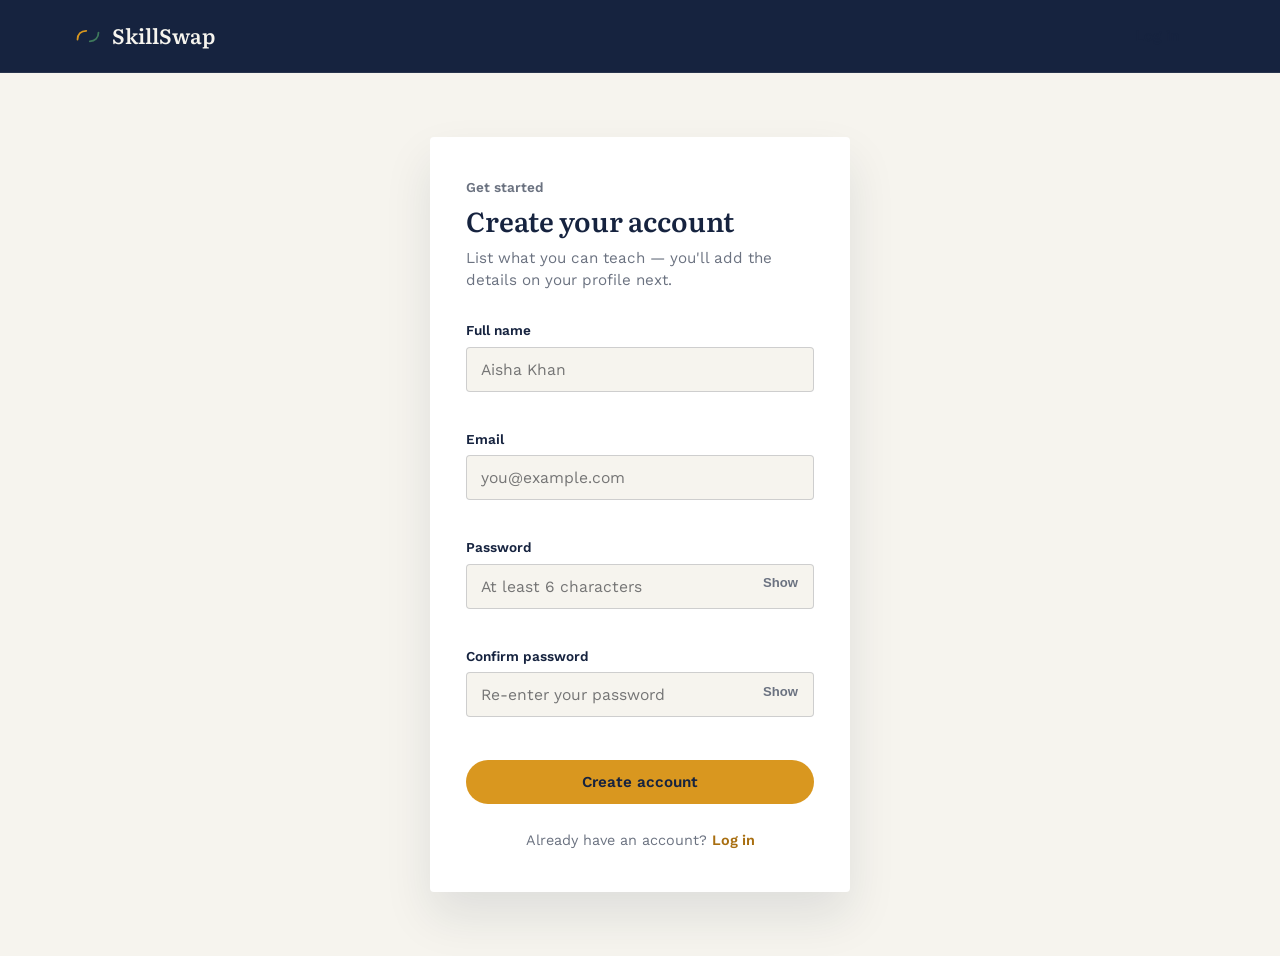
==== src/main/webapp/register.html @ 727cea88 "Initial commit - SkillSwap project" ====
<!DOCTYPE html>
<html lang="en">
<head>
  <meta charset="UTF-8" />
  <meta name="viewport" content="width=device-width, initial-scale=1.0" />
  <title>Create your account — SkillSwap</title>
  <link rel="preconnect" href="https://fonts.googleapis.com">
  <link href="https://fonts.googleapis.com/css2?family=Literata:wght@500;600;700&family=Work+Sans:wght@400;500;600;700&display=swap" rel="stylesheet">
  <link rel="stylesheet" href="css/style.css" />
  <link rel="stylesheet" href="css/auth.css" />
</head>
<body>

  <header class="navbar" id="navbar">
    <div class="container">
      <a href="index.html" class="brand">
        <svg class="brand-mark" viewBox="0 0 32 32" fill="none" xmlns="http://www.w3.org/2000/svg">
          <path d="M4 20c0-6 4-10 10-10" stroke="#D9971F" stroke-width="2" stroke-linecap="round"/>
          <path d="M28 12c0 6-4 10-10 10" stroke="#3F7A5C" stroke-width="2" stroke-linecap="round"/>
        </svg>
        SkillSwap
      </a>
      <div class="nav-actions">
        <a href="login.html" class="btn btn-outline" style="border-color: var(--ink); color: var(--ink);">Log in</a>
      </div>
    </div>
  </header>

  <main class="auth-shell">
    <div class="auth-card">
      <p class="eyebrow">Get started</p>
      <h1>Create your account</h1>
      <p class="sub">List what you can teach — you'll add the details on your profile next.</p>

      <form class="auth-form" id="registerForm" novalidate>
        <div class="field">
          <label for="name">Full name</label>
          <input type="text" id="name" name="name" placeholder="Aisha Khan" autocomplete="name" />
          <span class="field-error" id="nameError"></span>
        </div>

        <div class="field">
          <label for="email">Email</label>
          <input type="email" id="email" name="email" placeholder="you@example.com" autocomplete="email" />
          <span class="field-error" id="emailError"></span>
        </div>

        <div class="field password-field">
          <label for="password">Password</label>
          <input type="password" id="password" name="password" placeholder="At least 6 characters" autocomplete="new-password" />
          <button type="button" class="toggle-password" id="togglePassword">Show</button>
          <span class="field-error" id="passwordError"></span>
        </div>

        <div class="field password-field">
          <label for="confirmPassword">Confirm password</label>
          <input type="password" id="confirmPassword" name="confirmPassword" placeholder="Re-enter your password" autocomplete="new-password" />
          <button type="button" class="toggle-password" id="toggleConfirmPassword">Show</button>
          <span class="field-error" id="confirmPasswordError"></span>
        </div>

        <button type="submit" class="btn btn-primary" id="submitBtn">Create account</button>

        <div class="form-message" id="formMessage"></div>
      </form>

      <p class="auth-switch">Already have an account? <a href="login.html">Log in</a></p>
    </div>
  </main>

  <script src="js/auth-common.js"></script>
  <script src="js/register.js"></script>
</body>
</html>
---- src/main/webapp/css/style.css ----
/* =========================================================
   SkillSwap — Design Tokens
   Palette:
     --ink       : deep navy, used for the hero + headline text on light bg
     --paper     : warm off-white background for most of the page
     --amber     : "teach" accent — what you give
     --moss      : "learn" accent — what you gain
     --slate     : secondary text / borders
     --charcoal  : primary body text on paper
   Type:
     Literata (serif)  -> headlines, the swap-card names, quotes
     Work Sans (sans)  -> everything else (nav, body, buttons, labels)
   ========================================================= */

:root {
  --ink: #16233f;
  --ink-soft: #223258;
  --paper: #f6f4ee;
  --paper-raised: #ffffff;
  --amber: #d9971f;
  --amber-dark: #a86e10;
  --moss: #3f7a5c;
  --moss-dark: #2c5a42;
  --slate: #6b7280;
  --charcoal: #23262b;

  --font-display: "Literata", Georgia, serif;
  --font-body: "Work Sans", -apple-system, BlinkMacSystemFont, "Segoe UI", sans-serif;

  --max-width: 1180px;
  --radius-card: 4px;
  --radius-pill: 999px;
}

* {
  box-sizing: border-box;
}

html {
  scroll-behavior: smooth;
}

@media (prefers-reduced-motion: reduce) {
  html {
    scroll-behavior: auto;
  }
  * {
    animation-duration: 0.001ms !important;
    animation-iteration-count: 1 !important;
    transition-duration: 0.001ms !important;
  }
}

body {
  margin: 0;
  font-family: var(--font-body);
  color: var(--charcoal);
  background: var(--paper);
  line-height: 1.5;
}

img {
  max-width: 100%;
  display: block;
}

a {
  color: inherit;
}

.container {
  width: 100%;
  max-width: var(--max-width);
  margin: 0 auto;
  padding: 0 24px;
}

h1, h2, h3 {
  font-family: var(--font-display);
  font-weight: 600;
  line-height: 1.15;
  margin: 0;
}

p {
  margin: 0;
}

.eyebrow {
  font-family: var(--font-body);
  font-size: 0.85rem;
  font-weight: 600;
  color: var(--slate);
  margin-bottom: 12px;
}

/* -------------------- Buttons -------------------- */

.btn {
  display: inline-flex;
  align-items: center;
  gap: 8px;
  font-family: var(--font-body);
  font-weight: 600;
  font-size: 0.95rem;
  padding: 12px 26px;
  border-radius: var(--radius-pill);
  border: 1px solid transparent;
  cursor: pointer;
  text-decoration: none;
  transition: transform 0.15s ease, background 0.15s ease, border-color 0.15s ease;
}

.btn:hover {
  transform: translateY(-1px);
}

.btn-primary {
  background: var(--amber);
  color: var(--ink);
}

.btn-primary:hover {
  background: var(--amber-dark);
  color: var(--paper);
}

.btn-ghost {
  background: transparent;
  color: var(--paper);
  border-color: rgba(246, 244, 238, 0.4);
}

.btn-ghost:hover {
  border-color: var(--paper);
}

.btn-outline {
  background: transparent;
  color: var(--ink);
  border-color: var(--ink);
}

.btn-outline:hover {
  background: var(--ink);
  color: var(--paper);
}

/* -------------------- Navbar -------------------- */

.navbar {
  position: sticky;
  top: 0;
  z-index: 50;
  background: var(--ink);
  border-bottom: 1px solid rgba(246, 244, 238, 0.08);
}

.navbar .container {
  display: flex;
  align-items: center;
  justify-content: space-between;
  height: 72px;
}

.brand {
  display: flex;
  align-items: center;
  gap: 10px;
  color: var(--paper);
  text-decoration: none;
  font-family: var(--font-display);
  font-size: 1.3rem;
  font-weight: 600;
}

.brand-mark {
  width: 28px;
  height: 28px;
  flex-shrink: 0;
}

.nav-links {
  display: flex;
  align-items: center;
  gap: 32px;
  list-style: none;
  margin: 0;
  padding: 0;
}

.nav-links a {
  color: rgba(246, 244, 238, 0.85);
  text-decoration: none;
  font-size: 0.95rem;
  font-weight: 500;
  transition: color 0.15s ease;
}

.nav-links a:hover {
  color: var(--paper);
}

.nav-actions {
  display: flex;
  align-items: center;
  gap: 14px;
}

.nav-toggle {
  display: none;
  flex-direction: column;
  gap: 5px;
  background: none;
  border: none;
  cursor: pointer;
  padding: 8px;
}

.nav-toggle span {
  width: 22px;
  height: 2px;
  background: var(--paper);
  display: block;
}

/* -------------------- Hero -------------------- */

.hero {
  background: var(--ink);
  color: var(--paper);
  padding: 88px 0 110px;
  position: relative;
  overflow: hidden;
}

.hero .container {
  display: grid;
  grid-template-columns: 1.05fr 0.95fr;
  gap: 56px;
  align-items: center;
}

.hero-copy .eyebrow {
  color: rgba(246, 244, 238, 0.6);
}

.hero-copy h1 {
  font-size: clamp(2.3rem, 4.2vw, 3.4rem);
  color: var(--paper);
  max-width: 15ch;
}

.hero-copy p.lede {
  margin-top: 22px;
  font-size: 1.1rem;
  color: rgba(246, 244, 238, 0.78);
  max-width: 46ch;
}

.hero-actions {
  margin-top: 34px;
  display: flex;
  gap: 16px;
  flex-wrap: wrap;
}

.hero-stats {
  margin-top: 46px;
  display: flex;
  gap: 40px;
}

.hero-stats div strong {
  display: block;
  font-family: var(--font-display);
  font-size: 1.6rem;
  color: var(--paper);
}

.hero-stats div span {
  font-size: 0.85rem;
  color: rgba(246, 244, 238, 0.55);
}

/* Swap visual: two skill cards trading places over an arrow */

.swap-visual {
  position: relative;
  min-height: 340px;
}

.skill-card {
  background: var(--paper-raised);
  border-radius: var(--radius-card);
  padding: 22px 24px;
  width: 260px;
  box-shadow: 0 24px 48px rgba(8, 14, 30, 0.35);
  opacity: 0;
  transform: translateY(18px);
  animation: card-in 0.7s ease forwards;
}

.skill-card + .skill-card {
  margin-top: 26px;
  margin-left: auto;
  animation-delay: 0.22s;
}

@keyframes card-in {
  to {
    opacity: 1;
    transform: translateY(0);
  }
}

.skill-card .who {
  font-family: var(--font-display);
  font-size: 1.05rem;
  color: var(--ink);
}

.skill-card .row {
  display: flex;
  align-items: baseline;
  gap: 8px;
  margin-top: 10px;
  font-size: 0.92rem;
}

.skill-card .row .label {
  color: var(--slate);
  min-width: 58px;
}

.skill-card .row.teaches .value {
  color: var(--amber-dark);
  font-weight: 600;
}

.skill-card .row.wants .value {
  color: var(--moss-dark);
  font-weight: 600;
}

.swap-arrow {
  position: absolute;
  top: 50%;
  left: 50%;
  transform: translate(-50%, -50%);
  width: 54px;
  height: 54px;
  background: var(--amber);
  border-radius: 50%;
  display: flex;
  align-items: center;
  justify-content: center;
  opacity: 0;
  animation: pop-in 0.5s ease 0.55s forwards;
}

@keyframes pop-in {
  from {
    opacity: 0;
    transform: translate(-50%, -50%) scale(0.6);
  }
  to {
    opacity: 1;
    transform: translate(-50%, -50%) scale(1);
  }
}

.swap-arrow svg {
  width: 24px;
  height: 24px;
  stroke: var(--ink);
}

/* -------------------- Section shell -------------------- */

section {
  padding: 96px 0;
}

.section-head {
  max-width: 56ch;
  margin-bottom: 52px;
}

.section-head.center {
  margin-left: auto;
  margin-right: auto;
  text-align: center;
}

.section-head h2 {
  font-size: clamp(1.8rem, 3vw, 2.3rem);
  color: var(--ink);
}

.section-head p {
  margin-top: 16px;
  color: var(--slate);
  font-size: 1.05rem;
}

/* -------------------- About -------------------- */

.about .container {
  display: grid;
  grid-template-columns: 1fr 1fr;
  gap: 64px;
  align-items: start;
}

.about-copy p {
  color: var(--charcoal);
  font-size: 1.02rem;
}

.about-copy p + p {
  margin-top: 18px;
}

.about-list {
  list-style: none;
  margin: 32px 0 0;
  padding: 0;
  display: flex;
  flex-direction: column;
  gap: 20px;
}

.about-list li {
  display: flex;
  gap: 16px;
}

.about-list .dot {
  width: 10px;
  height: 10px;
  border-radius: 50%;
  margin-top: 7px;
  flex-shrink: 0;
}

.about-list .dot.amber { background: var(--amber); }
.about-list .dot.moss { background: var(--moss); }

.about-list .txt strong {
  display: block;
  font-family: var(--font-display);
  font-size: 1.05rem;
  color: var(--ink);
  margin-bottom: 4px;
}

.about-list .txt span {
  color: var(--slate);
  font-size: 0.95rem;
}

.about-quote {
  background: var(--paper-raised);
  border-left: 3px solid var(--amber);
  padding: 28px 30px;
  border-radius: var(--radius-card);
}

.about-quote p {
  font-family: var(--font-display);
  font-size: 1.2rem;
  color: var(--ink);
  line-height: 1.5;
}

.about-quote footer {
  margin-top: 16px;
  font-size: 0.9rem;
  color: var(--slate);
}

/* -------------------- How it works -------------------- */

.how {
  background: var(--paper-raised);
}

.how-steps {
  display: grid;
  grid-template-columns: repeat(3, 1fr);
  gap: 32px;
}

.how-step {
  padding-top: 22px;
  border-top: 2px solid var(--ink);
}

.how-step .num {
  font-family: var(--font-display);
  font-size: 0.95rem;
  color: var(--amber-dark);
}

.how-step h3 {
  margin-top: 14px;
  font-size: 1.25rem;
  color: var(--ink);
}

.how-step p {
  margin-top: 12px;
  color: var(--slate);
  font-size: 0.98rem;
}

/* -------------------- Featured skills -------------------- */

.skills-grid {
  display: grid;
  grid-template-columns: repeat(4, 1fr);
  gap: 18px;
}

.skill-tile {
  background: var(--paper-raised);
  border: 1px solid rgba(22, 35, 63, 0.08);
  border-radius: var(--radius-card);
  padding: 26px 20px;
  display: flex;
  flex-direction: column;
  gap: 14px;
}

.skill-tile .icon {
  width: 30px;
  height: 30px;
  stroke: var(--ink);
}

.skill-tile h3 {
  font-size: 1.05rem;
  color: var(--ink);
}

.skill-tile p {
  font-size: 0.88rem;
  color: var(--slate);
}

/* -------------------- CTA band -------------------- */

.cta-band {
  background: var(--moss-dark);
  color: var(--paper);
}

.cta-band .container {
  display: flex;
  align-items: center;
  justify-content: space-between;
  gap: 32px;
  flex-wrap: wrap;
}

.cta-band h2 {
  color: var(--paper);
  font-size: clamp(1.6rem, 3vw, 2.1rem);
  max-width: 26ch;
}

.cta-band .btn-primary {
  background: var(--paper);
  color: var(--moss-dark);
}

.cta-band .btn-primary:hover {
  background: var(--amber);
  color: var(--ink);
}

/* -------------------- Footer -------------------- */

footer.site-footer {
  background: var(--ink);
  color: rgba(246, 244, 238, 0.7);
  padding: 64px 0 32px;
}

.footer-top {
  display: grid;
  grid-template-columns: 1.4fr 1fr 1fr 1fr;
  gap: 40px;
  padding-bottom: 40px;
  border-bottom: 1px solid rgba(246, 244, 238, 0.12);
}

.footer-brand .brand {
  margin-bottom: 14px;
}

.footer-brand p {
  font-size: 0.92rem;
  max-width: 32ch;
  color: rgba(246, 244, 238, 0.55);
}

.footer-col h4 {
  font-family: var(--font-body);
  font-size: 0.85rem;
  font-weight: 600;
  color: var(--paper);
  margin-bottom: 16px;
}

.footer-col ul {
  list-style: none;
  margin: 0;
  padding: 0;
  display: flex;
  flex-direction: column;
  gap: 10px;
}

.footer-col a {
  text-decoration: none;
  font-size: 0.9rem;
  color: rgba(246, 244, 238, 0.6);
}

.footer-col a:hover {
  color: var(--paper);
}

.footer-bottom {
  padding-top: 24px;
  display: flex;
  justify-content: space-between;
  font-size: 0.82rem;
  color: rgba(246, 244, 238, 0.45);
  flex-wrap: wrap;
  gap: 12px;
}

/* -------------------- Responsive -------------------- */

@media (max-width: 960px) {
  .hero .container {
    grid-template-columns: 1fr;
  }

  .swap-visual {
    min-height: 300px;
    margin-top: 20px;
  }

  .about .container {
    grid-template-columns: 1fr;
  }

  .how-steps {
    grid-template-columns: 1fr 1fr;
  }

  .skills-grid {
    grid-template-columns: repeat(2, 1fr);
  }

  .footer-top {
    grid-template-columns: 1fr 1fr;
  }
}

@media (max-width: 680px) {
  .nav-links,
  .nav-actions .btn-outline {
    display: none;
  }

  .nav-toggle {
    display: flex;
  }

  .navbar.open .nav-links {
    display: flex;
    position: absolute;
    top: 72px;
    left: 0;
    right: 0;
    background: var(--ink);
    flex-direction: column;
    padding: 20px 24px 28px;
    gap: 18px;
  }

  .how-steps {
    grid-template-columns: 1fr;
  }

  .skills-grid {
    grid-template-columns: 1fr 1fr;
  }

  .footer-top {
    grid-template-columns: 1fr;
    gap: 28px;
  }

  .cta-band .container {
    flex-direction: column;
    align-items: flex-start;
  }

  section {
    padding: 64px 0;
  }
}
---- src/main/webapp/css/auth.css ----
/* =========================================================
   SkillSwap — Auth pages (register.html / login.html)
   Reuses the color tokens and fonts defined in style.css.
   Load this AFTER style.css.
   ========================================================= */

.auth-shell {
  min-height: calc(100vh - 72px);
  display: flex;
  align-items: center;
  justify-content: center;
  background: var(--paper);
  padding: 64px 24px;
}

.auth-card {
  width: 100%;
  max-width: 420px;
  background: var(--paper-raised);
  border-radius: var(--radius-card);
  padding: 40px 36px;
  box-shadow: 0 24px 48px rgba(22, 35, 63, 0.1);
}

.auth-card .eyebrow {
  margin-bottom: 8px;
}

.auth-card h1 {
  font-size: 1.7rem;
  color: var(--ink);
}

.auth-card .sub {
  margin-top: 10px;
  color: var(--slate);
  font-size: 0.95rem;
}

.auth-form {
  margin-top: 28px;
  display: flex;
  flex-direction: column;
  gap: 18px;
}

.field {
  display: flex;
  flex-direction: column;
  gap: 6px;
}

.field label {
  font-size: 0.85rem;
  font-weight: 600;
  color: var(--ink);
}

.field input {
  font-family: var(--font-body);
  font-size: 0.98rem;
  padding: 12px 14px;
  border: 1px solid rgba(22, 35, 63, 0.18);
  border-radius: var(--radius-card);
  background: var(--paper);
  color: var(--charcoal);
  outline: none;
  transition: border-color 0.15s ease;
}

.field input:focus {
  border-color: var(--amber-dark);
}

.field input.invalid {
  border-color: #b3402f;
}

.field .field-error {
  font-size: 0.82rem;
  color: #b3402f;
  min-height: 1em;
}

.password-field {
  position: relative;
}

.password-field input {
  width: 100%;
  padding-right: 44px;
}

.toggle-password {
  position: absolute;
  right: 10px;
  top: 34px;
  background: none;
  border: none;
  cursor: pointer;
  color: var(--slate);
  font-size: 0.82rem;
  font-weight: 600;
  padding: 4px 6px;
}

.toggle-password:hover {
  color: var(--ink);
}

.auth-form .btn {
  margin-top: 6px;
  justify-content: center;
  width: 100%;
}

.form-message {
  margin-top: 16px;
  padding: 12px 14px;
  border-radius: var(--radius-card);
  font-size: 0.9rem;
  display: none;
}

.form-message.show {
  display: block;
}

.form-message.success {
  background: rgba(63, 122, 92, 0.12);
  color: var(--moss-dark);
}

.form-message.error {
  background: rgba(179, 64, 47, 0.1);
  color: #8c3222;
}

.auth-switch {
  margin-top: 26px;
  text-align: center;
  font-size: 0.9rem;
  color: var(--slate);
}

.auth-switch a {
  color: var(--amber-dark);
  font-weight: 600;
  text-decoration: none;
}

.auth-switch a:hover {
  text-decoration: underline;
}
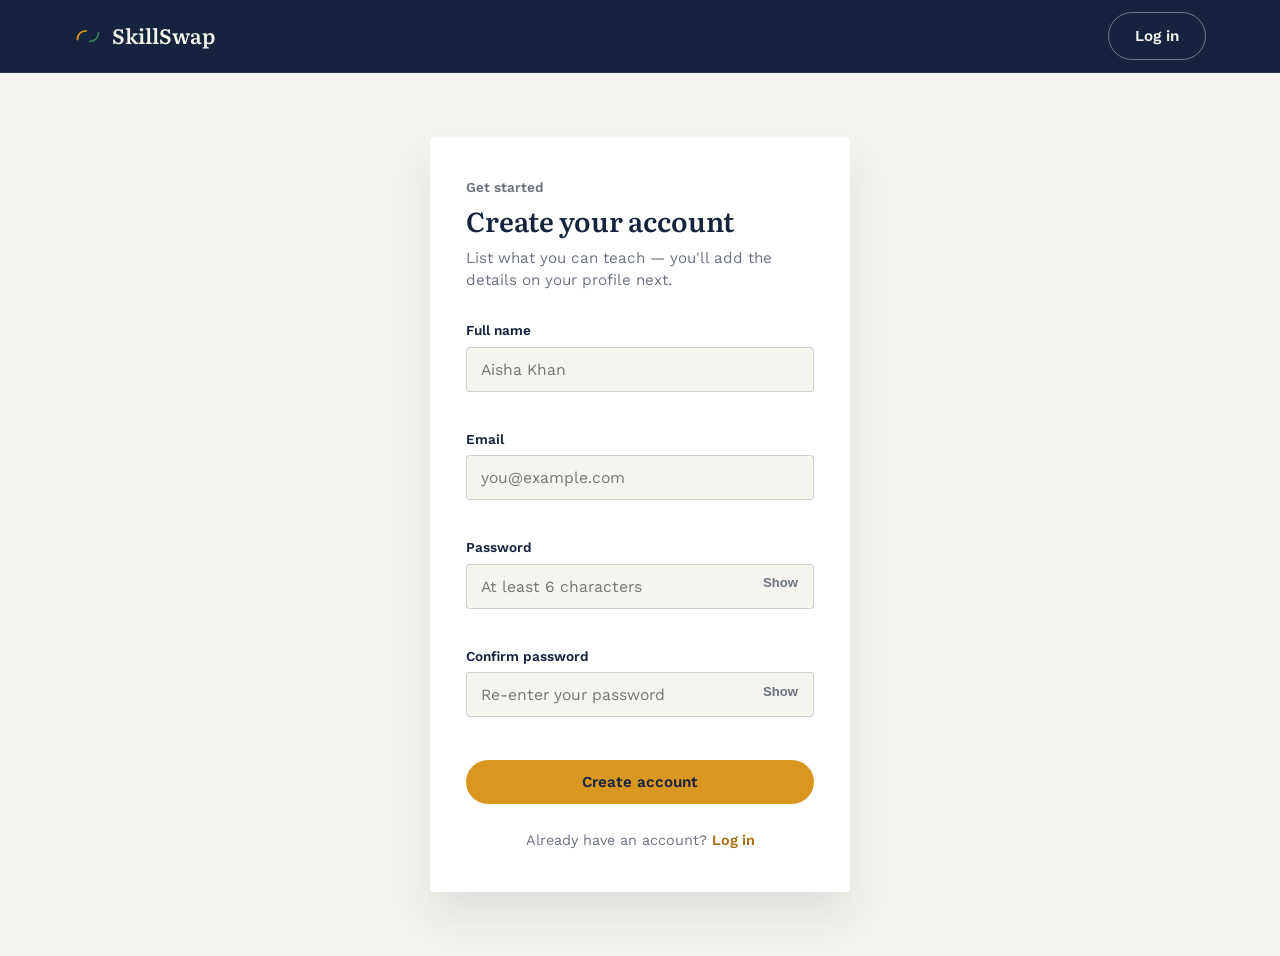
==== commit f346a6bd: "Fix registration and core flows; add Docker and no-Docker run modes Bug fixes - Load the MySQL JDBC " ====
--- a/src/main/webapp/register.html
+++ b/src/main/webapp/register.html
@@ -21,7 +21,7 @@
         SkillSwap
       </a>
       <div class="nav-actions">
-        <a href="login.html" class="btn btn-outline" style="border-color: var(--ink); color: var(--ink);">Log in</a>
+        <a href="login.html" class="btn btn-outline">Log in</a>
       </div>
     </div>
   </header>
--- a/src/main/webapp/css/style.css
+++ b/src/main/webapp/css/style.css
@@ -146,6 +146,17 @@
   color: var(--paper);
 }
 
+/* Outline buttons sit on the dark navbar, so they need light text */
+.navbar .btn-outline {
+  color: var(--paper);
+  border-color: rgba(246, 244, 238, 0.4);
+}
+
+.navbar .btn-outline:hover {
+  background: var(--paper);
+  color: var(--ink);
+}
+
 /* -------------------- Navbar -------------------- */
 
 .navbar {
@@ -673,9 +684,30 @@
 }
 
 @media (max-width: 680px) {
+  /* Only the landing page (#navbar) has a hamburger menu to fall back on */
   .nav-links,
-  .nav-actions .btn-outline {
+  #navbar .nav-actions .btn-outline {
     display: none;
+  }
+
+  /* App pages have no hamburger — wrap their nav buttons instead of hiding them */
+  .navbar:not(#navbar) .container {
+    height: auto;
+    min-height: 72px;
+    flex-wrap: wrap;
+    gap: 12px;
+    padding-top: 12px;
+    padding-bottom: 12px;
+  }
+
+  .navbar:not(#navbar) .nav-actions {
+    flex-wrap: wrap;
+    gap: 8px;
+  }
+
+  .navbar:not(#navbar) .nav-actions .btn {
+    padding: 8px 14px;
+    font-size: 0.85rem;
   }
 
   .nav-toggle {
